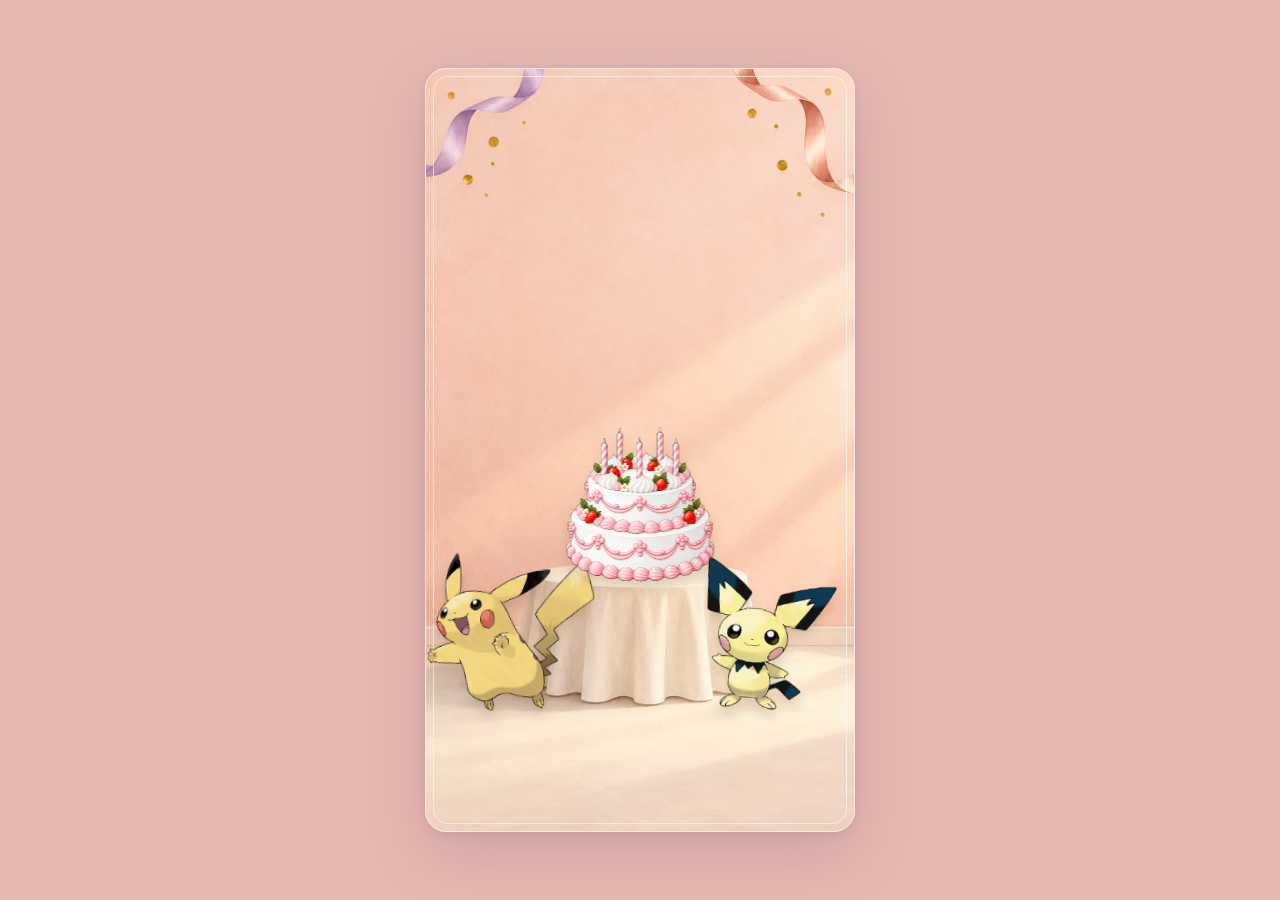
==== index.html @ e507f011 "Create Sojeong birthday card" ====
<!doctype html>
<html lang="ko">
<head>
  <meta charset="utf-8">
  <meta name="viewport" content="width=device-width, initial-scale=1, viewport-fit=cover">
  <meta name="theme-color" content="#e8b9b4">
  <meta name="description" content="강소정 님께 보내는 생일 카드. 피카츄와 피츄가 함께 축하드립니다. 이찬희 올림.">
  <meta property="og:type" content="website">
  <meta property="og:locale" content="ko_KR">
  <meta property="og:title" content="소정 누님 생일 축하드립니다 🙇‍♂️">
  <meta property="og:description" content="피카츄와 피츄가 함께 꾸벅! — 이찬희 올림">
  <meta property="og:url" content="https://pollmap.github.io/sojeong-birthday-card-2026/">
  <meta property="og:image" content="https://pollmap.github.io/sojeong-birthday-card-2026/og-sojeong.png">
  <meta property="og:image:width" content="1200">
  <meta property="og:image:height" content="630">
  <meta property="og:image:alt" content="피카츄와 피츄가 함께 축하하는 강소정 님 생일 카드">
  <meta name="twitter:card" content="summary_large_image">
  <meta name="twitter:title" content="소정 누님 생일 축하드립니다 🙇‍♂️">
  <meta name="twitter:description" content="피카츄와 피츄가 함께 꾸벅! — 이찬희 올림">
  <meta name="twitter:image" content="https://pollmap.github.io/sojeong-birthday-card-2026/og-sojeong.png">
  <link rel="canonical" href="https://pollmap.github.io/sojeong-birthday-card-2026/">
  <link rel="preload" as="image" href="assets/pikachu.png">
  <link rel="preload" as="image" href="assets/pichu.png">
  <link rel="preload" as="image" href="assets/cake.png">
  <link rel="preload" as="image" href="assets/room.png">
  <title>소정 누님 생일 축하드립니다 🙇‍♂️</title>
  <style>
    :root {
      color-scheme: light;
      font-family: "Malgun Gothic", "Apple SD Gothic Neo", "Noto Sans KR", sans-serif;
      --ink: #382312;
      --gold: #efbd43;
      --cream: #fff9ea;
    }
    * { box-sizing: border-box; }
    html { min-height: 100%; }
    body {
      min-width: 300px;
      min-height: 100svh;
      margin: 0;
      display: grid;
      place-items: center;
      padding: clamp(10px, 3vw, 30px);
      overflow-x: hidden;
      background:
        radial-gradient(circle at 8% 14%, #ffeeb0 0 1px, transparent 2px) 0 0 / 72px 72px,
        radial-gradient(circle at 84% 80%, #ffdf81 0, transparent 33%),
        radial-gradient(circle at 14% 9%, #fff3b0 0, transparent 36%),
        #efbd43;
      color: var(--ink);
    }
    button { font: inherit; }
    .poster {
      position: relative;
      isolation: isolate;
      width: min(100%, 940px);
      height: min(760px, calc(100svh - 60px));
      min-height: 590px;
      display: grid;
      grid-template-rows: minmax(172px, 27%) minmax(0, 1fr) 72px;
      overflow: hidden;
      border: 1px solid #fff9da;
      border-radius: 30px;
      background:
        radial-gradient(ellipse at 50% 77%, #ffe3a4 0, transparent 49%),
        radial-gradient(circle at 78% 18%, #fff0c7 0, transparent 25%),
        linear-gradient(180deg, #fffbed 0%, #fff7e2 66%, #fce8b3 100%);
      box-shadow: 0 28px 76px #74420830, 0 4px 12px #69420c1a, inset 0 0 0 8px #fff9e899;
    }
    .poster::before {
      content: "";
      position: absolute;
      z-index: -1;
      inset: 13px;
      border: 1px solid #d9ac5270;
      border-radius: 22px;
      pointer-events: none;
    }
    .headline {
      position: relative;
      z-index: 8;
      align-self: center;
      text-align: center;
      padding: 38px 30px 0;
      opacity: 0;
      transform: translateY(16px);
    }
    .headline h1 {
      margin: 0;
      font-size: clamp(39px, 6.5vw, 76px);
      font-weight: 900;
      line-height: 1.14;
      letter-spacing: -.078em;
      text-wrap: balance;
      text-shadow: 0 2px 0 #fff9df;
    }
    .headline h1 span { display: block; }
    .headline h1 .accent { color: #d17914; }
    .scene {
      position: relative;
      min-height: 0;
      overflow: hidden;
    }
    .scene::before {
      content: "";
      position: absolute;
      left: 50%; bottom: 3%;
      width: 78%; height: 56%;
      transform: translateX(-50%);
      border-radius: 50%;
      background: radial-gradient(ellipse, #ffd06470, #ffd06400 70%);
      filter: blur(12px);
    }
    .scene::after {
      content: "";
      position: absolute;
      left: 50%; bottom: 0;
      width: 82%; height: 17px;
      transform: translateX(-50%);
      border-radius: 50%;
      background: #9c6d2c36;
      filter: blur(14px);
    }
    .character, .cake-wrap {
      position: absolute;
      display: block;
      pointer-events: none;
      user-select: none;
      will-change: transform, opacity;
    }
    .character img, .cake-wrap img {
      display: block;
      width: 100%; height: auto;
      filter: drop-shadow(0 17px 12px #6e44132a);
    }
    .character { z-index: 2; width: min(32%, 292px); bottom: 7%; opacity: 0; }
    .pikachu { left: 6%; transform: translate(-70px, 24px) rotate(-12deg); }
    .pichu { right: 6%; transform: translate(70px, 24px) rotate(12deg); }
    .cake-wrap {
      z-index: 4;
      width: min(44%, 410px);
      left: 50%; bottom: 0;
      opacity: 0;
      transform: translate(-50%, 30px) scale(.82);
      transform-origin: 50% 85%;
    }
    .flame {
      position: absolute;
      z-index: 5;
      width: 2.7%; height: 5%;
      transform: translate(-50%, -105%) scale(.1);
      opacity: 0;
      border-radius: 80% 20% 70% 30%;
      background: #fff9d2;
      box-shadow: 0 0 5px 2px #fff0a0, 0 0 15px 7px #ffb228b0, 0 0 29px 14px #ffb22850;
      rotate: 45deg;
      pointer-events: none;
    }
    .flame::after {
      content: "";
      position: absolute;
      inset: 28% 23% 9%;
      border-radius: inherit;
      background: #fff;
    }
    .flame:nth-of-type(1) { left: 28.5%; top: 11.2%; }
    .flame:nth-of-type(2) { left: 38%; top: 5.2%; }
    .flame:nth-of-type(3) { left: 49.5%; top: 11.2%; }
    .flame:nth-of-type(4) { left: 62%; top: 5.2%; }
    .flame:nth-of-type(5) { left: 71.5%; top: 12%; }
    .flame.lit { opacity: 1; transform: translate(-50%, -105%) scale(1); animation: flicker 1.2s ease-in-out infinite alternate; }
    #effects { position: absolute; z-index: 6; inset: 0; width: 100%; height: 100%; pointer-events: none; }
    .footer {
      z-index: 8;
      display: flex;
      align-items: center;
      justify-content: center;
      position: relative;
      padding: 0 32px 23px;
    }
    .signature {
      margin: 0;
      font-size: clamp(14px, 1.8vw, 18px);
      font-weight: 700;
      letter-spacing: -.04em;
      opacity: 0;
      transform: translateY(8px);
    }
    .replay {
      position: absolute;
      right: 30px; bottom: 22px;
      border: 1px solid #ba883c66;
      border-radius: 999px;
      padding: 9px 14px;
      background: #fff9ead6;
      color: #66451e;
      cursor: pointer;
      font-size: 12px;
      font-weight: 700;
      opacity: 0;
      transform: translateY(6px);
      transition: background .2s, transform .2s;
    }
    .replay:hover { background: #fff; transform: translateY(-2px); }
    .replay:focus-visible { outline: 3px solid #a75d0f; outline-offset: 3px; }
    .poster.playing .pikachu { animation: enter-left .85s .2s cubic-bezier(.2,1.5,.42,1) forwards; }
    .poster.playing .pichu { animation: enter-right .85s .45s cubic-bezier(.2,1.5,.42,1) forwards; }
    .poster.playing .cake-wrap { animation: enter-cake .95s .65s cubic-bezier(.18,1.25,.3,1) forwards; }
    .poster.revealed .headline { animation: rise .8s cubic-bezier(.2,.8,.25,1) forwards; }
    .poster.revealed .signature { animation: rise .65s .25s ease-out forwards; }
    .poster.revealed .pikachu img { animation: happy-bob 2.3s ease-in-out infinite; }
    .poster.revealed .pichu img { animation: happy-bob 2.6s .28s ease-in-out infinite; }
    .poster.finished .replay { opacity: 1; transform: none; }
    .sr-only { position: absolute; width: 1px; height: 1px; padding: 0; margin: -1px; overflow: hidden; clip: rect(0,0,0,0); white-space: nowrap; border: 0; }
    @keyframes enter-left { to { opacity: 1; transform: translate(0,0) rotate(-4deg); } }
    @keyframes enter-right { to { opacity: 1; transform: translate(0,0) rotate(4deg); } }
    @keyframes enter-cake { to { opacity: 1; transform: translate(-50%,0) scale(1); } }
    @keyframes rise { to { opacity: 1; transform: translateY(0); } }
    @keyframes happy-bob { 0%, 100% { transform: translateY(0) rotate(0); } 50% { transform: translateY(-10px) rotate(2deg); } }
    @keyframes flicker { 50% { transform: translate(-50%, -112%) scale(.84, 1.18); } }
    @media (max-width: 600px) {
      body { padding: 8px; }
      .poster { height: min(640px, calc(100svh - 16px)); min-height: 550px; grid-template-rows: 27% minmax(0,1fr) 67px; border-radius: 24px; }
      .poster::before { inset: 9px; border-radius: 17px; }
      .headline { padding: 28px 18px 0; }
      .headline h1 { font-size: clamp(39px, 10vw, 58px); }
      .character { width: 47%; bottom: 22%; }
      .pikachu { left: -5%; }
      .pichu { right: -5%; }
      .cake-wrap { width: 78%; bottom: 0; }
      .footer { padding-bottom: 18px; }
      .replay { right: 18px; bottom: 20px; padding: 8px 11px; font-size: 11px; }
    }
    @media (max-width: 360px) {
      .headline h1 { font-size: 37px; }
      .character { width: 48%; }
      .cake-wrap { width: 79%; }
      .signature { font-size: 13px; }
    }
    @media (prefers-reduced-motion: reduce) {
      *, *::before, *::after { animation-duration: .01ms !important; animation-delay: 0ms !important; transition-duration: .01ms !important; }
      .flame.lit { animation: none; }
    }
    /* The finished card is composed for a phone screen first. */
    body { padding: 8px; background: #edb63f; }
    .poster {
      display: block;
      width: min(430px, calc(100vw - 16px), calc(56.28svh - 9px));
      height: auto;
      min-height: 0;
      aspect-ratio: 941 / 1672;
      border-radius: 21px;
      border-color: #fff3cc;
      background: #ffe087 url("assets/room.png") center / 100% 100% no-repeat;
      box-shadow: 0 22px 65px #5d39173d, 0 2px 9px #5d391723;
    }
    .poster::before { inset: 7px; border-radius: 15px; border-color: #fff9db8c; }
    .headline { position: absolute; top: 21%; left: 0; width: 100%; padding: 0 10px; }
    .headline h1 { font-size: 42px; line-height: 1.18; letter-spacing: -.075em; text-shadow: 0 2px 3px #fff3c4; }
    .headline h1 .accent { color: #ad5a11; }
    .scene { position: absolute; inset: 0; overflow: hidden; }
    .scene::before, .scene::after { display: none; }
    .character { width: 44%; bottom: 15%; }
    .pikachu { left: -2%; }
    .pichu { right: -2%; }
    .character img, .cake-wrap img { filter: drop-shadow(0 8px 6px #65451c30) saturate(.95); }
    .cake-wrap { width: 42%; left: 50%; top: 44%; bottom: auto; }
    .footer { position: absolute; inset: auto 0 0; height: 10%; padding: 0; align-items: center; }
    .signature { font-size: clamp(13px, 3.7vw, 16px); color: #4b2d14; text-shadow: 0 1px 2px #fff8e7; }
    .replay { right: 13px; bottom: 12px; padding: 7px 9px; font-size: 10px; }
    .poster.charged .character img { animation: cheer .55s ease-in-out 1; }
    @keyframes cheer { 0%, 100% { transform: translateY(0) rotate(0); } 50% { transform: translateY(-17px) rotate(-5deg); } }
    @media (max-width: 360px) {
      .headline h1 { font-size: 32px; }
      .character { width: 40%; }
      .cake-wrap { width: 43%; }
    }

    /* Sojeong's separate peach and lilac card. */
    body { background: #e8b9b4; }
    .poster { border-color: #ffebe4; background: #f5d8c9 url("assets/room.png") center / 100% 100% no-repeat; box-shadow: 0 22px 65px #70404d35, 0 2px 9px #70404d1f; }
    .poster::before { border-color: #fff7f2a8; }
    .headline { top: 21%; }
    .headline h1 { color: #50313b; font-size: 36px; text-shadow: 0 2px 3px #fff9f5; }
    .headline h1 .accent { color: #955b75; }
    .character { bottom: 14%; }
    .pichu { width: 38%; right: 1%; bottom: 15%; }
    .cake-wrap { width: 39%; top: 46%; }
    .signature { color: #5b3a49; text-shadow: 0 1px 2px #fff6f2; }
    .replay { color: #6c4555; border-color: #ac7a8e77; background: #fff8f2db; }
    .poster.bowing .character img { transform-origin: 50% 88%; animation: bow 1s ease-in-out 1; }
    .poster.bowing .pichu img { animation-delay: .11s; }
    @keyframes bow { 0%,100% { transform: translateY(0) rotate(0) scaleY(1); } 48% { transform: translateY(11px) rotate(8deg) scaleY(.79); } }
    @media (max-width: 360px) { .headline h1 { font-size: 30px; } .pichu { width: 40%; } }
  </style>
</head>
<body>
  <main class="poster" id="poster" aria-label="강소정 생일 축하 카드">
    <header class="headline">
      <h1><span>소정 누님,</span><span class="accent">생일 축하드립니다!</span></h1>
    </header>
    <div class="scene" id="scene">
      <div class="character pikachu"><img src="assets/pikachu.png" alt="생일을 축하하는 피카츄" width="475" height="475"></div>
      <div class="character pichu"><img src="assets/pichu.png" alt="생일을 축하하는 피츄" width="475" height="475"></div>
      <div class="cake-wrap" id="cake"><img src="assets/cake.png" alt="다섯 개의 촛불이 꽂힌 생일 케이크" width="1254" height="1254"><i class="flame" aria-hidden="true"></i><i class="flame" aria-hidden="true"></i><i class="flame" aria-hidden="true"></i><i class="flame" aria-hidden="true"></i><i class="flame" aria-hidden="true"></i></div>
      <canvas id="effects" aria-hidden="true"></canvas>
    </div>
    <footer class="footer"><p class="signature">🙇‍♂️ 이찬희 올림</p><button class="replay" id="replay" type="button" aria-label="생일 축하 애니메이션 다시 보기">↻ 다시 보기</button></footer>
    <span class="sr-only" id="announcement" role="status" aria-live="polite"></span>
  </main>
  <script>
    (() => {
      const poster = document.getElementById('poster');
      const scene = document.getElementById('scene');
      const cake = document.getElementById('cake');
      const canvas = document.getElementById('effects');
      const replay = document.getElementById('replay');
      const announcement = document.getElementById('announcement');
      const flames = [...document.querySelectorAll('.flame')];
      const reduced = matchMedia('(prefers-reduced-motion: reduce)');
      const ctx = canvas.getContext('2d');
      let timers = [];
      let frame = 0;
      let burstAt = 0;
      let particles = [];
      let dimension = { width: 0, height: 0, dpr: 1 };
      let electric = { left: [0, 0], right: [0, 0], target: [0, 0] };
      const later = (callback, ms) => timers.push(setTimeout(callback, ms));
      function resize() {
        const rect = scene.getBoundingClientRect();
        const dpr = Math.min(devicePixelRatio || 1, 2);
        dimension = { width: rect.width, height: rect.height, dpr };
        canvas.width = Math.round(rect.width * dpr);
        canvas.height = Math.round(rect.height * dpr);
        ctx.setTransform(dpr, 0, 0, dpr, 0, 0);
      }
      function bolt(points, alpha, width) {
        ctx.beginPath();
        ctx.moveTo(points[0][0], points[0][1]);
        points.slice(1).forEach(([x, y]) => ctx.lineTo(x, y));
        ctx.lineJoin = 'round';
        ctx.lineCap = 'round';
        ctx.shadowBlur = 20;
        ctx.shadowColor = `rgba(255,175,34,${alpha})`;
        ctx.strokeStyle = `rgba(255,190,49,${alpha * .75})`;
        ctx.lineWidth = width * 3;
        ctx.stroke();
        ctx.shadowBlur = 0;
        ctx.strokeStyle = `rgba(255,255,222,${alpha})`;
        ctx.lineWidth = width;
        ctx.stroke();
      }
      function paint(now) {
        frame = requestAnimationFrame(paint);
        const { width, height } = dimension;
        ctx.clearRect(0, 0, width, height);
        const elapsed = now - burstAt;
        if (elapsed < 1100) {
          const energy = Math.min(1, elapsed / 170) * Math.max(0, 1 - elapsed / 1100);
          const { target, left, right } = electric;
          [left, right].forEach((start, side) => {
            for (let branch = 0; branch < 2; branch++) {
              const points = [start];
              for (let step = 1; step < 7; step++) {
                const t = step / 7;
                const wave = Math.sin(step * 2.7 + Math.floor(elapsed / 70) * 3 + side * 4 + branch) * (11 + branch * 7);
                points.push([start[0] + (target[0] - start[0]) * t, start[1] + (target[1] - start[1]) * t + wave]);
              }
              points.push(target);
              bolt(points, energy * (branch ? .45 : .94), branch ? 2 : 3.4);
            }
          });
        }
        particles = particles.filter(p => now - p.born < p.life);
        for (const p of particles) {
          const t = (now - p.born) / p.life;
          ctx.save();
          ctx.translate(p.x + p.vx * t, p.y + p.vy * t + 100 * t * t);
          ctx.rotate(p.rotation + t * p.spin);
          ctx.globalAlpha = Math.min(1, (1 - t) * 2.3);
          ctx.fillStyle = p.color;
          ctx.fillRect(-p.size / 2, -p.size / 2, p.size, p.size * 1.7);
          ctx.restore();
        }
        if (elapsed >= 1100 && particles.length === 0) { cancelAnimationFrame(frame); frame = 0; ctx.clearRect(0, 0, width, height); }
      }
      function burst() {
        if (!ctx || reduced.matches) return;
        resize();
        const rect = cake.getBoundingClientRect();
        const stage = scene.getBoundingClientRect();
        const cx = rect.left - stage.left + rect.width / 2;
        const cy = rect.top - stage.top + rect.height * .31;
        const pika = scene.querySelector('.pikachu').getBoundingClientRect();
        const pichu = scene.querySelector('.pichu').getBoundingClientRect();
        electric = {
          target: [cx, rect.top - stage.top + rect.height * .13],
          left: [pika.left - stage.left + pika.width * .68, pika.top - stage.top + pika.height * .43],
          right: [pichu.left - stage.left + pichu.width * .25, pichu.top - stage.top + pichu.height * .43]
        };
        poster.classList.add('charged');
        later(() => poster.classList.remove('charged'), 700);
        const colors = ['#b87995', '#f5d9a6', '#fff8ef', '#dba3a0', '#a58fbe'];
        const now = performance.now();
        particles = Array.from({ length: 54 }, (_, i) => {
          const angle = i * 2.39996;
          const speed = 85 + (i % 7) * 16;
          return { x: cx, y: cy, vx: Math.cos(angle) * speed, vy: Math.sin(angle) * speed - 95,
            size: 3 + i % 4, rotation: angle, spin: (i % 2 ? -1 : 1) * (2 + i % 5),
            born: now, life: 1250 + i % 5 * 100, color: colors[i % colors.length] };
        });
        burstAt = now;
        if (frame) cancelAnimationFrame(frame);
        frame = requestAnimationFrame(paint);
      }
      function reset() {
        timers.forEach(clearTimeout); timers = [];
        if (frame) cancelAnimationFrame(frame);
        frame = 0;
        particles = [];
        if (ctx) ctx.clearRect(0, 0, dimension.width, dimension.height);
        flames.forEach(flame => flame.classList.remove('lit'));
        poster.classList.remove('playing', 'charged', 'bowing', 'revealed', 'finished');
        announcement.textContent = '';
        void poster.offsetWidth;
      }
      function start() {
        reset();
        if (reduced.matches) {
          poster.classList.add('playing', 'revealed', 'finished');
          flames.forEach(flame => flame.classList.add('lit'));
          announcement.textContent = '소정 누님, 생일 축하드립니다! 🙇‍♂️ 이찬희 올림';
          return;
        }
        poster.classList.add('playing');
        flames.forEach((flame, index) => later(() => flame.classList.add('lit'), 1770 + index * 90));
        later(burst, 2160);
        later(() => { poster.classList.add('revealed'); announcement.textContent = '소정 누님, 생일 축하드립니다! 🙇‍♂️ 이찬희 올림'; }, 2550);
        later(() => poster.classList.add('bowing'), 2740);
        later(() => poster.classList.remove('bowing'), 3840);
        later(() => poster.classList.add('finished'), 3900);
      }
      replay.addEventListener('click', start);
      window.addEventListener('resize', resize, { passive: true });
      resize();
      Promise.all([...document.images].map(img => img.complete ? Promise.resolve() : new Promise(resolve => { img.addEventListener('load', resolve, { once: true }); img.addEventListener('error', resolve, { once: true }); }))).then(start);
    })();
  </script>
</body>
</html>
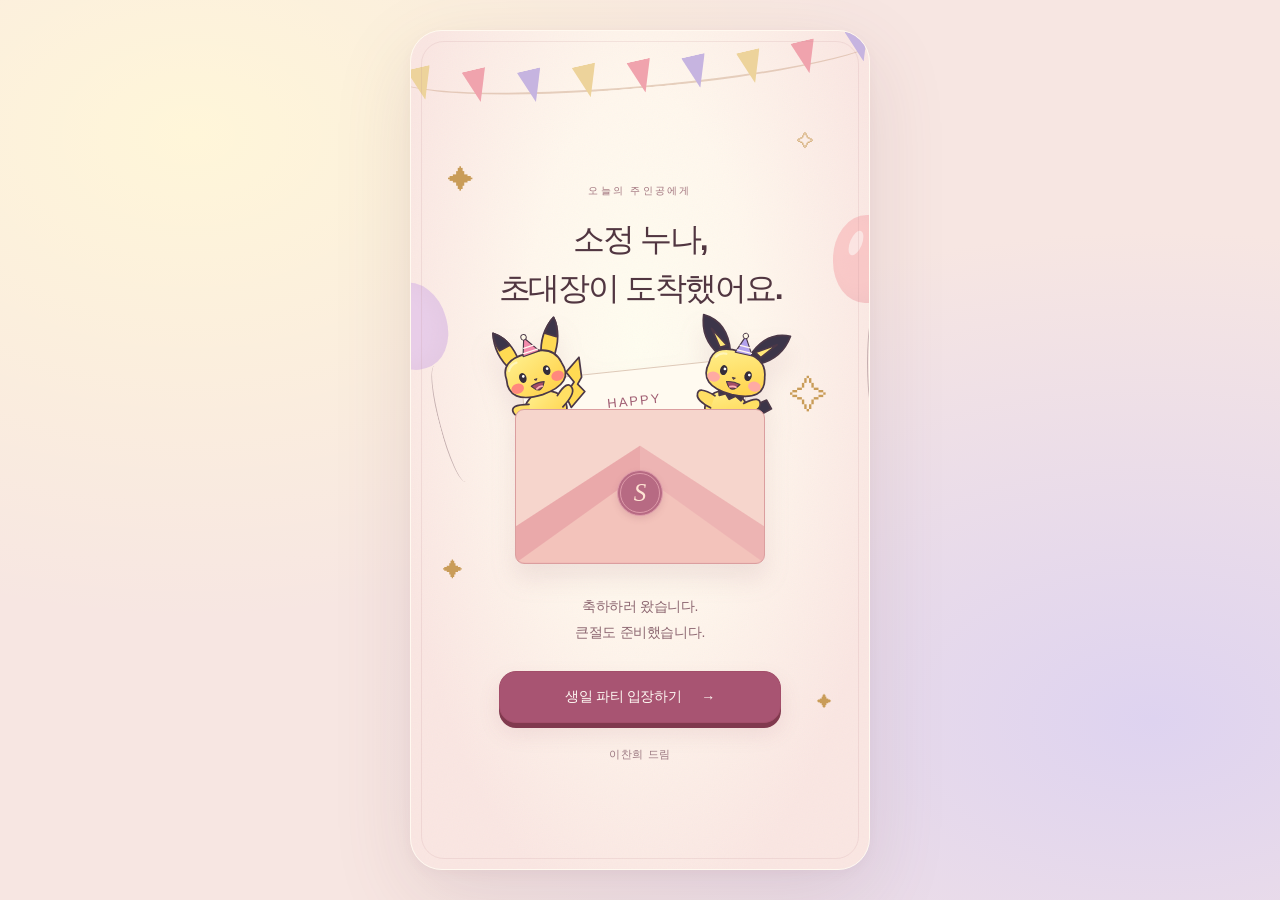
==== commit c194aeaf: "Redesign Sojeong birthday party for mobile with illustrated animation" ====
--- a/index.html
+++ b/index.html
@@ -1,450 +1,47 @@
 <!doctype html>
-<html lang="ko">
-<head>
-  <meta charset="utf-8">
-  <meta name="viewport" content="width=device-width, initial-scale=1, viewport-fit=cover">
-  <meta name="theme-color" content="#e8b9b4">
-  <meta name="description" content="강소정 님께 보내는 생일 카드. 피카츄와 피츄가 함께 축하드립니다. 이찬희 올림.">
-  <meta property="og:type" content="website">
-  <meta property="og:locale" content="ko_KR">
-  <meta property="og:title" content="소정 누님 생일 축하드립니다 🙇‍♂️">
-  <meta property="og:description" content="피카츄와 피츄가 함께 꾸벅! — 이찬희 올림">
-  <meta property="og:url" content="https://pollmap.github.io/sojeong-birthday-card-2026/">
-  <meta property="og:image" content="https://pollmap.github.io/sojeong-birthday-card-2026/og-sojeong.png">
-  <meta property="og:image:width" content="1200">
-  <meta property="og:image:height" content="630">
-  <meta property="og:image:alt" content="피카츄와 피츄가 함께 축하하는 강소정 님 생일 카드">
-  <meta name="twitter:card" content="summary_large_image">
-  <meta name="twitter:title" content="소정 누님 생일 축하드립니다 🙇‍♂️">
-  <meta name="twitter:description" content="피카츄와 피츄가 함께 꾸벅! — 이찬희 올림">
-  <meta name="twitter:image" content="https://pollmap.github.io/sojeong-birthday-card-2026/og-sojeong.png">
-  <link rel="canonical" href="https://pollmap.github.io/sojeong-birthday-card-2026/">
-  <link rel="preload" as="image" href="assets/pikachu.png">
-  <link rel="preload" as="image" href="assets/pichu.png">
-  <link rel="preload" as="image" href="assets/cake.png">
-  <link rel="preload" as="image" href="assets/room.png">
-  <title>소정 누님 생일 축하드립니다 🙇‍♂️</title>
-  <style>
-    :root {
-      color-scheme: light;
-      font-family: "Malgun Gothic", "Apple SD Gothic Neo", "Noto Sans KR", sans-serif;
-      --ink: #382312;
-      --gold: #efbd43;
-      --cream: #fff9ea;
-    }
-    * { box-sizing: border-box; }
-    html { min-height: 100%; }
-    body {
-      min-width: 300px;
-      min-height: 100svh;
-      margin: 0;
-      display: grid;
-      place-items: center;
-      padding: clamp(10px, 3vw, 30px);
-      overflow-x: hidden;
-      background:
-        radial-gradient(circle at 8% 14%, #ffeeb0 0 1px, transparent 2px) 0 0 / 72px 72px,
-        radial-gradient(circle at 84% 80%, #ffdf81 0, transparent 33%),
-        radial-gradient(circle at 14% 9%, #fff3b0 0, transparent 36%),
-        #efbd43;
-      color: var(--ink);
-    }
-    button { font: inherit; }
-    .poster {
-      position: relative;
-      isolation: isolate;
-      width: min(100%, 940px);
-      height: min(760px, calc(100svh - 60px));
-      min-height: 590px;
-      display: grid;
-      grid-template-rows: minmax(172px, 27%) minmax(0, 1fr) 72px;
-      overflow: hidden;
-      border: 1px solid #fff9da;
-      border-radius: 30px;
-      background:
-        radial-gradient(ellipse at 50% 77%, #ffe3a4 0, transparent 49%),
-        radial-gradient(circle at 78% 18%, #fff0c7 0, transparent 25%),
-        linear-gradient(180deg, #fffbed 0%, #fff7e2 66%, #fce8b3 100%);
-      box-shadow: 0 28px 76px #74420830, 0 4px 12px #69420c1a, inset 0 0 0 8px #fff9e899;
-    }
-    .poster::before {
-      content: "";
-      position: absolute;
-      z-index: -1;
-      inset: 13px;
-      border: 1px solid #d9ac5270;
-      border-radius: 22px;
-      pointer-events: none;
-    }
-    .headline {
-      position: relative;
-      z-index: 8;
-      align-self: center;
-      text-align: center;
-      padding: 38px 30px 0;
-      opacity: 0;
-      transform: translateY(16px);
-    }
-    .headline h1 {
-      margin: 0;
-      font-size: clamp(39px, 6.5vw, 76px);
-      font-weight: 900;
-      line-height: 1.14;
-      letter-spacing: -.078em;
-      text-wrap: balance;
-      text-shadow: 0 2px 0 #fff9df;
-    }
-    .headline h1 span { display: block; }
-    .headline h1 .accent { color: #d17914; }
-    .scene {
-      position: relative;
-      min-height: 0;
-      overflow: hidden;
-    }
-    .scene::before {
-      content: "";
-      position: absolute;
-      left: 50%; bottom: 3%;
-      width: 78%; height: 56%;
-      transform: translateX(-50%);
-      border-radius: 50%;
-      background: radial-gradient(ellipse, #ffd06470, #ffd06400 70%);
-      filter: blur(12px);
-    }
-    .scene::after {
-      content: "";
-      position: absolute;
-      left: 50%; bottom: 0;
-      width: 82%; height: 17px;
-      transform: translateX(-50%);
-      border-radius: 50%;
-      background: #9c6d2c36;
-      filter: blur(14px);
-    }
-    .character, .cake-wrap {
-      position: absolute;
-      display: block;
-      pointer-events: none;
-      user-select: none;
-      will-change: transform, opacity;
-    }
-    .character img, .cake-wrap img {
-      display: block;
-      width: 100%; height: auto;
-      filter: drop-shadow(0 17px 12px #6e44132a);
-    }
-    .character { z-index: 2; width: min(32%, 292px); bottom: 7%; opacity: 0; }
-    .pikachu { left: 6%; transform: translate(-70px, 24px) rotate(-12deg); }
-    .pichu { right: 6%; transform: translate(70px, 24px) rotate(12deg); }
-    .cake-wrap {
-      z-index: 4;
-      width: min(44%, 410px);
-      left: 50%; bottom: 0;
-      opacity: 0;
-      transform: translate(-50%, 30px) scale(.82);
-      transform-origin: 50% 85%;
-    }
-    .flame {
-      position: absolute;
-      z-index: 5;
-      width: 2.7%; height: 5%;
-      transform: translate(-50%, -105%) scale(.1);
-      opacity: 0;
-      border-radius: 80% 20% 70% 30%;
-      background: #fff9d2;
-      box-shadow: 0 0 5px 2px #fff0a0, 0 0 15px 7px #ffb228b0, 0 0 29px 14px #ffb22850;
-      rotate: 45deg;
-      pointer-events: none;
-    }
-    .flame::after {
-      content: "";
-      position: absolute;
-      inset: 28% 23% 9%;
-      border-radius: inherit;
-      background: #fff;
-    }
-    .flame:nth-of-type(1) { left: 28.5%; top: 11.2%; }
-    .flame:nth-of-type(2) { left: 38%; top: 5.2%; }
-    .flame:nth-of-type(3) { left: 49.5%; top: 11.2%; }
-    .flame:nth-of-type(4) { left: 62%; top: 5.2%; }
-    .flame:nth-of-type(5) { left: 71.5%; top: 12%; }
-    .flame.lit { opacity: 1; transform: translate(-50%, -105%) scale(1); animation: flicker 1.2s ease-in-out infinite alternate; }
-    #effects { position: absolute; z-index: 6; inset: 0; width: 100%; height: 100%; pointer-events: none; }
-    .footer {
-      z-index: 8;
-      display: flex;
-      align-items: center;
-      justify-content: center;
-      position: relative;
-      padding: 0 32px 23px;
-    }
-    .signature {
-      margin: 0;
-      font-size: clamp(14px, 1.8vw, 18px);
-      font-weight: 700;
-      letter-spacing: -.04em;
-      opacity: 0;
-      transform: translateY(8px);
-    }
-    .replay {
-      position: absolute;
-      right: 30px; bottom: 22px;
-      border: 1px solid #ba883c66;
-      border-radius: 999px;
-      padding: 9px 14px;
-      background: #fff9ead6;
-      color: #66451e;
-      cursor: pointer;
-      font-size: 12px;
-      font-weight: 700;
-      opacity: 0;
-      transform: translateY(6px);
-      transition: background .2s, transform .2s;
-    }
-    .replay:hover { background: #fff; transform: translateY(-2px); }
-    .replay:focus-visible { outline: 3px solid #a75d0f; outline-offset: 3px; }
-    .poster.playing .pikachu { animation: enter-left .85s .2s cubic-bezier(.2,1.5,.42,1) forwards; }
-    .poster.playing .pichu { animation: enter-right .85s .45s cubic-bezier(.2,1.5,.42,1) forwards; }
-    .poster.playing .cake-wrap { animation: enter-cake .95s .65s cubic-bezier(.18,1.25,.3,1) forwards; }
-    .poster.revealed .headline { animation: rise .8s cubic-bezier(.2,.8,.25,1) forwards; }
-    .poster.revealed .signature { animation: rise .65s .25s ease-out forwards; }
-    .poster.revealed .pikachu img { animation: happy-bob 2.3s ease-in-out infinite; }
-    .poster.revealed .pichu img { animation: happy-bob 2.6s .28s ease-in-out infinite; }
-    .poster.finished .replay { opacity: 1; transform: none; }
-    .sr-only { position: absolute; width: 1px; height: 1px; padding: 0; margin: -1px; overflow: hidden; clip: rect(0,0,0,0); white-space: nowrap; border: 0; }
-    @keyframes enter-left { to { opacity: 1; transform: translate(0,0) rotate(-4deg); } }
-    @keyframes enter-right { to { opacity: 1; transform: translate(0,0) rotate(4deg); } }
-    @keyframes enter-cake { to { opacity: 1; transform: translate(-50%,0) scale(1); } }
-    @keyframes rise { to { opacity: 1; transform: translateY(0); } }
-    @keyframes happy-bob { 0%, 100% { transform: translateY(0) rotate(0); } 50% { transform: translateY(-10px) rotate(2deg); } }
-    @keyframes flicker { 50% { transform: translate(-50%, -112%) scale(.84, 1.18); } }
-    @media (max-width: 600px) {
-      body { padding: 8px; }
-      .poster { height: min(640px, calc(100svh - 16px)); min-height: 550px; grid-template-rows: 27% minmax(0,1fr) 67px; border-radius: 24px; }
-      .poster::before { inset: 9px; border-radius: 17px; }
-      .headline { padding: 28px 18px 0; }
-      .headline h1 { font-size: clamp(39px, 10vw, 58px); }
-      .character { width: 47%; bottom: 22%; }
-      .pikachu { left: -5%; }
-      .pichu { right: -5%; }
-      .cake-wrap { width: 78%; bottom: 0; }
-      .footer { padding-bottom: 18px; }
-      .replay { right: 18px; bottom: 20px; padding: 8px 11px; font-size: 11px; }
-    }
-    @media (max-width: 360px) {
-      .headline h1 { font-size: 37px; }
-      .character { width: 48%; }
-      .cake-wrap { width: 79%; }
-      .signature { font-size: 13px; }
-    }
-    @media (prefers-reduced-motion: reduce) {
-      *, *::before, *::after { animation-duration: .01ms !important; animation-delay: 0ms !important; transition-duration: .01ms !important; }
-      .flame.lit { animation: none; }
-    }
-    /* The finished card is composed for a phone screen first. */
-    body { padding: 8px; background: #edb63f; }
-    .poster {
-      display: block;
-      width: min(430px, calc(100vw - 16px), calc(56.28svh - 9px));
-      height: auto;
-      min-height: 0;
-      aspect-ratio: 941 / 1672;
-      border-radius: 21px;
-      border-color: #fff3cc;
-      background: #ffe087 url("assets/room.png") center / 100% 100% no-repeat;
-      box-shadow: 0 22px 65px #5d39173d, 0 2px 9px #5d391723;
-    }
-    .poster::before { inset: 7px; border-radius: 15px; border-color: #fff9db8c; }
-    .headline { position: absolute; top: 21%; left: 0; width: 100%; padding: 0 10px; }
-    .headline h1 { font-size: 42px; line-height: 1.18; letter-spacing: -.075em; text-shadow: 0 2px 3px #fff3c4; }
-    .headline h1 .accent { color: #ad5a11; }
-    .scene { position: absolute; inset: 0; overflow: hidden; }
-    .scene::before, .scene::after { display: none; }
-    .character { width: 44%; bottom: 15%; }
-    .pikachu { left: -2%; }
-    .pichu { right: -2%; }
-    .character img, .cake-wrap img { filter: drop-shadow(0 8px 6px #65451c30) saturate(.95); }
-    .cake-wrap { width: 42%; left: 50%; top: 44%; bottom: auto; }
-    .footer { position: absolute; inset: auto 0 0; height: 10%; padding: 0; align-items: center; }
-    .signature { font-size: clamp(13px, 3.7vw, 16px); color: #4b2d14; text-shadow: 0 1px 2px #fff8e7; }
-    .replay { right: 13px; bottom: 12px; padding: 7px 9px; font-size: 10px; }
-    .poster.charged .character img { animation: cheer .55s ease-in-out 1; }
-    @keyframes cheer { 0%, 100% { transform: translateY(0) rotate(0); } 50% { transform: translateY(-17px) rotate(-5deg); } }
-    @media (max-width: 360px) {
-      .headline h1 { font-size: 32px; }
-      .character { width: 40%; }
-      .cake-wrap { width: 43%; }
-    }
-
-    /* Sojeong's separate peach and lilac card. */
-    body { background: #e8b9b4; }
-    .poster { border-color: #ffebe4; background: #f5d8c9 url("assets/room.png") center / 100% 100% no-repeat; box-shadow: 0 22px 65px #70404d35, 0 2px 9px #70404d1f; }
-    .poster::before { border-color: #fff7f2a8; }
-    .headline { top: 21%; }
-    .headline h1 { color: #50313b; font-size: 36px; text-shadow: 0 2px 3px #fff9f5; }
-    .headline h1 .accent { color: #955b75; }
-    .character { bottom: 14%; }
-    .pichu { width: 38%; right: 1%; bottom: 15%; }
-    .cake-wrap { width: 39%; top: 46%; }
-    .signature { color: #5b3a49; text-shadow: 0 1px 2px #fff6f2; }
-    .replay { color: #6c4555; border-color: #ac7a8e77; background: #fff8f2db; }
-    .poster.bowing .character img { transform-origin: 50% 88%; animation: bow 1s ease-in-out 1; }
-    .poster.bowing .pichu img { animation-delay: .11s; }
-    @keyframes bow { 0%,100% { transform: translateY(0) rotate(0) scaleY(1); } 48% { transform: translateY(11px) rotate(8deg) scaleY(.79); } }
-    @media (max-width: 360px) { .headline h1 { font-size: 30px; } .pichu { width: 40%; } }
-  </style>
-</head>
-<body>
-  <main class="poster" id="poster" aria-label="강소정 생일 축하 카드">
-    <header class="headline">
-      <h1><span>소정 누님,</span><span class="accent">생일 축하드립니다!</span></h1>
-    </header>
-    <div class="scene" id="scene">
-      <div class="character pikachu"><img src="assets/pikachu.png" alt="생일을 축하하는 피카츄" width="475" height="475"></div>
-      <div class="character pichu"><img src="assets/pichu.png" alt="생일을 축하하는 피츄" width="475" height="475"></div>
-      <div class="cake-wrap" id="cake"><img src="assets/cake.png" alt="다섯 개의 촛불이 꽂힌 생일 케이크" width="1254" height="1254"><i class="flame" aria-hidden="true"></i><i class="flame" aria-hidden="true"></i><i class="flame" aria-hidden="true"></i><i class="flame" aria-hidden="true"></i><i class="flame" aria-hidden="true"></i></div>
-      <canvas id="effects" aria-hidden="true"></canvas>
+<html lang="ko"><head>
+<meta charset="utf-8"><meta name="viewport" content="width=device-width, initial-scale=1, viewport-fit=cover">
+<meta name="theme-color" content="#fae9e3"><meta name="color-scheme" content="light">
+<title>소정 누나 생일 축하드립니다! 🎂</title>
+<meta name="description" content="소정 누나를 위해 피카츄와 피츄가 준비한 작은 생일 파티. 큰절도 준비했습니다. — 이찬희 드림">
+<meta property="og:type" content="website"><meta property="og:locale" content="ko_KR">
+<meta property="og:title" content="소정 누나 생일 축하드립니다! 🎂">
+<meta property="og:description" content="축하하러 왔습니다. 큰절도 준비했습니다 🙇 — 이찬희 드림">
+<meta property="og:url" content="https://pollmap.github.io/sojeong-birthday-card-2026/">
+<meta property="og:image" content="https://pollmap.github.io/sojeong-birthday-card-2026/og-sojeong-party-v2.png">
+<meta property="og:image:width" content="1200"><meta property="og:image:height" content="630">
+<meta property="og:image:alt" content="소정 누나 생일 축하드립니다! 파티 모자를 쓴 피카츄와 피츄, 딸기 생크림 케이크. 이찬희 드림">
+<meta name="twitter:card" content="summary_large_image"><meta name="twitter:title" content="소정 누나 생일 축하드립니다! 🎂">
+<meta name="twitter:description" content="축하하러 왔습니다. 큰절도 준비했습니다 🙇 — 이찬희 드림">
+<meta name="twitter:image" content="https://pollmap.github.io/sojeong-birthday-card-2026/og-sojeong-party-v2.png">
+<link rel="canonical" href="https://pollmap.github.io/sojeong-birthday-card-2026/">
+<link rel="stylesheet" href="party.css?v=2"><script src="card.js?v=2" defer></script>
+</head><body>
+<main class="card" id="card" data-state="closed" aria-label="소정 누나 생일 카드">
+  <div class="paper-grain" aria-hidden="true"></div>
+  <div class="garland" aria-hidden="true"><i></i><i></i><i></i><i></i><i></i><i></i><i></i><i></i><i></i></div>
+  <div class="balloon balloon-one" aria-hidden="true"></div><div class="balloon balloon-two" aria-hidden="true"></div>
+  <div class="stars" aria-hidden="true"><span>✦</span><span>✧</span><span>✦</span><span>✧</span><span>✦</span></div>
+  <section class="invitation" id="invitation" aria-labelledby="invite-title">
+    <p class="eyebrow">오늘의 주인공에게</p>
+    <h1 id="invite-title">소정 누나,<br>초대장이 도착했어요.</h1>
+    <div class="envelope" aria-hidden="true"><div class="letter"><span>HAPPY</span><strong>BIRTHDAY</strong><span class="letter-heart">♥</span></div><div class="envelope-front"></div><div class="seal">S</div><img class="peek peek-pika" src="assets/pika-party.svg" alt=""><img class="peek peek-pichu" src="assets/pichu-party.svg" alt=""></div>
+    <p class="invite-note">축하하러 왔습니다.<br>큰절도 준비했습니다.</p>
+    <button class="primary enter" id="enter" type="button">생일 파티 입장하기 <span aria-hidden="true">→</span></button>
+    <p class="from">이찬희 드림</p>
+  </section>
+  <section class="party" id="party" aria-label="생일 파티" hidden>
+    <header class="headline"><p class="eyebrow">HAPPY BIRTHDAY</p><h2 tabindex="-1" id="greeting"><span>소정 누나</span><strong>생일 축하드립니다!</strong></h2><p class="caption" id="caption" aria-live="polite">축하단 입장합니다.</p></header>
+    <div class="stage" id="stage">
+      <div class="halo" aria-hidden="true"></div><div class="floor" aria-hidden="true"></div>
+      <div class="actor actor-pika" id="pika"><span class="bubble" id="pika-speech" aria-hidden="true">누나, 받으십시오!</span><div class="puppet"><img src="assets/pika-party.svg" width="230" height="260" alt="파티 모자를 쓴 피카츄"></div><span class="actor-shadow" aria-hidden="true"></span></div>
+      <div class="actor actor-pichu" id="pichu"><span class="bubble" id="pichu-speech" aria-hidden="true">앗, 같이요!</span><div class="puppet"><img src="assets/pichu-party.svg" width="230" height="260" alt="파티 모자를 쓴 피츄"></div><span class="actor-shadow" aria-hidden="true"></span></div>
+      <div class="cake" id="cake"><img src="assets/party-cake.svg" width="280" height="280" alt="딸기 생크림 케이크와 세 개의 촛불"><span class="flame flame-one" aria-hidden="true"></span><span class="flame flame-two" aria-hidden="true"></span><span class="flame flame-three" aria-hidden="true"></span></div>
+      <div class="bow-label" aria-hidden="true">꾸벅.</div>
     </div>
-    <footer class="footer"><p class="signature">🙇‍♂️ 이찬희 올림</p><button class="replay" id="replay" type="button" aria-label="생일 축하 애니메이션 다시 보기">↻ 다시 보기</button></footer>
-    <span class="sr-only" id="announcement" role="status" aria-live="polite"></span>
-  </main>
-  <script>
-    (() => {
-      const poster = document.getElementById('poster');
-      const scene = document.getElementById('scene');
-      const cake = document.getElementById('cake');
-      const canvas = document.getElementById('effects');
-      const replay = document.getElementById('replay');
-      const announcement = document.getElementById('announcement');
-      const flames = [...document.querySelectorAll('.flame')];
-      const reduced = matchMedia('(prefers-reduced-motion: reduce)');
-      const ctx = canvas.getContext('2d');
-      let timers = [];
-      let frame = 0;
-      let burstAt = 0;
-      let particles = [];
-      let dimension = { width: 0, height: 0, dpr: 1 };
-      let electric = { left: [0, 0], right: [0, 0], target: [0, 0] };
-      const later = (callback, ms) => timers.push(setTimeout(callback, ms));
-      function resize() {
-        const rect = scene.getBoundingClientRect();
-        const dpr = Math.min(devicePixelRatio || 1, 2);
-        dimension = { width: rect.width, height: rect.height, dpr };
-        canvas.width = Math.round(rect.width * dpr);
-        canvas.height = Math.round(rect.height * dpr);
-        ctx.setTransform(dpr, 0, 0, dpr, 0, 0);
-      }
-      function bolt(points, alpha, width) {
-        ctx.beginPath();
-        ctx.moveTo(points[0][0], points[0][1]);
-        points.slice(1).forEach(([x, y]) => ctx.lineTo(x, y));
-        ctx.lineJoin = 'round';
-        ctx.lineCap = 'round';
-        ctx.shadowBlur = 20;
-        ctx.shadowColor = `rgba(255,175,34,${alpha})`;
-        ctx.strokeStyle = `rgba(255,190,49,${alpha * .75})`;
-        ctx.lineWidth = width * 3;
-        ctx.stroke();
-        ctx.shadowBlur = 0;
-        ctx.strokeStyle = `rgba(255,255,222,${alpha})`;
-        ctx.lineWidth = width;
-        ctx.stroke();
-      }
-      function paint(now) {
-        frame = requestAnimationFrame(paint);
-        const { width, height } = dimension;
-        ctx.clearRect(0, 0, width, height);
-        const elapsed = now - burstAt;
-        if (elapsed < 1100) {
-          const energy = Math.min(1, elapsed / 170) * Math.max(0, 1 - elapsed / 1100);
-          const { target, left, right } = electric;
-          [left, right].forEach((start, side) => {
-            for (let branch = 0; branch < 2; branch++) {
-              const points = [start];
-              for (let step = 1; step < 7; step++) {
-                const t = step / 7;
-                const wave = Math.sin(step * 2.7 + Math.floor(elapsed / 70) * 3 + side * 4 + branch) * (11 + branch * 7);
-                points.push([start[0] + (target[0] - start[0]) * t, start[1] + (target[1] - start[1]) * t + wave]);
-              }
-              points.push(target);
-              bolt(points, energy * (branch ? .45 : .94), branch ? 2 : 3.4);
-            }
-          });
-        }
-        particles = particles.filter(p => now - p.born < p.life);
-        for (const p of particles) {
-          const t = (now - p.born) / p.life;
-          ctx.save();
-          ctx.translate(p.x + p.vx * t, p.y + p.vy * t + 100 * t * t);
-          ctx.rotate(p.rotation + t * p.spin);
-          ctx.globalAlpha = Math.min(1, (1 - t) * 2.3);
-          ctx.fillStyle = p.color;
-          ctx.fillRect(-p.size / 2, -p.size / 2, p.size, p.size * 1.7);
-          ctx.restore();
-        }
-        if (elapsed >= 1100 && particles.length === 0) { cancelAnimationFrame(frame); frame = 0; ctx.clearRect(0, 0, width, height); }
-      }
-      function burst() {
-        if (!ctx || reduced.matches) return;
-        resize();
-        const rect = cake.getBoundingClientRect();
-        const stage = scene.getBoundingClientRect();
-        const cx = rect.left - stage.left + rect.width / 2;
-        const cy = rect.top - stage.top + rect.height * .31;
-        const pika = scene.querySelector('.pikachu').getBoundingClientRect();
-        const pichu = scene.querySelector('.pichu').getBoundingClientRect();
-        electric = {
-          target: [cx, rect.top - stage.top + rect.height * .13],
-          left: [pika.left - stage.left + pika.width * .68, pika.top - stage.top + pika.height * .43],
-          right: [pichu.left - stage.left + pichu.width * .25, pichu.top - stage.top + pichu.height * .43]
-        };
-        poster.classList.add('charged');
-        later(() => poster.classList.remove('charged'), 700);
-        const colors = ['#b87995', '#f5d9a6', '#fff8ef', '#dba3a0', '#a58fbe'];
-        const now = performance.now();
-        particles = Array.from({ length: 54 }, (_, i) => {
-          const angle = i * 2.39996;
-          const speed = 85 + (i % 7) * 16;
-          return { x: cx, y: cy, vx: Math.cos(angle) * speed, vy: Math.sin(angle) * speed - 95,
-            size: 3 + i % 4, rotation: angle, spin: (i % 2 ? -1 : 1) * (2 + i % 5),
-            born: now, life: 1250 + i % 5 * 100, color: colors[i % colors.length] };
-        });
-        burstAt = now;
-        if (frame) cancelAnimationFrame(frame);
-        frame = requestAnimationFrame(paint);
-      }
-      function reset() {
-        timers.forEach(clearTimeout); timers = [];
-        if (frame) cancelAnimationFrame(frame);
-        frame = 0;
-        particles = [];
-        if (ctx) ctx.clearRect(0, 0, dimension.width, dimension.height);
-        flames.forEach(flame => flame.classList.remove('lit'));
-        poster.classList.remove('playing', 'charged', 'bowing', 'revealed', 'finished');
-        announcement.textContent = '';
-        void poster.offsetWidth;
-      }
-      function start() {
-        reset();
-        if (reduced.matches) {
-          poster.classList.add('playing', 'revealed', 'finished');
-          flames.forEach(flame => flame.classList.add('lit'));
-          announcement.textContent = '소정 누님, 생일 축하드립니다! 🙇‍♂️ 이찬희 올림';
-          return;
-        }
-        poster.classList.add('playing');
-        flames.forEach((flame, index) => later(() => flame.classList.add('lit'), 1770 + index * 90));
-        later(burst, 2160);
-        later(() => { poster.classList.add('revealed'); announcement.textContent = '소정 누님, 생일 축하드립니다! 🙇‍♂️ 이찬희 올림'; }, 2550);
-        later(() => poster.classList.add('bowing'), 2740);
-        later(() => poster.classList.remove('bowing'), 3840);
-        later(() => poster.classList.add('finished'), 3900);
-      }
-      replay.addEventListener('click', start);
-      window.addEventListener('resize', resize, { passive: true });
-      resize();
-      Promise.all([...document.images].map(img => img.complete ? Promise.resolve() : new Promise(resolve => { img.addEventListener('load', resolve, { once: true }); img.addEventListener('error', resolve, { once: true }); }))).then(start);
-    })();
-  </script>
-</body>
-</html>
+    <footer class="party-footer"><p class="signature">마음을 담아, <strong>이찬희 드림</strong></p><div class="controls"><button id="sound" type="button" aria-pressed="false">♪ 소리 켜기</button><button id="replay" type="button">↻ 다시 보기</button><button id="share" type="button">링크 복사</button></div><p class="share-status" id="share-status" role="status"></p></footer>
+  </section>
+  <canvas id="confetti" aria-hidden="true"></canvas>
+  <noscript><p class="no-script">소정 누나 생일 축하드립니다! 🎂<br>이찬희 드림<br>움직이는 카드는 JavaScript를 켜면 볼 수 있어요.</p></noscript>
+</main>
+</body></html>
--- a/party.css
+++ b/party.css
@@ -0,0 +1,20 @@
+@charset "UTF-8";
+:root{font-family:-apple-system,BlinkMacSystemFont,"Apple SD Gothic Neo","Malgun Gothic",sans-serif;color:#513641;background:#fae9e3;font-synthesis:none;color-scheme:light;-webkit-text-size-adjust:100%}
+*{box-sizing:border-box}body{margin:0;min-width:280px;min-height:100vh;min-height:100svh;display:grid;place-items:center;padding:18px;background:radial-gradient(ellipse at 15% 15%,#fff6d9,transparent 45%),radial-gradient(ellipse at 90% 80%,#ded3f0,transparent 48%),#f7e6e2}button{font:inherit;cursor:pointer;touch-action:manipulation;-webkit-tap-highlight-color:transparent}button:focus-visible,h2:focus-visible{outline:3px solid #8664a6;outline-offset:5px}button:disabled{cursor:default}button, a{-webkit-user-select:none;user-select:none}button:active{transform:translateY(2px)}[hidden]{display:none!important}
+.card{width:min(100%,460px);min-height:720px;height:840px;max-height:calc(100svh - 36px);position:relative;isolation:isolate;overflow:hidden;border:1px solid #fff9f0;border-radius:32px;background:radial-gradient(ellipse at 50% 38%,#fffdf0 0,#fff7ed 35%,#fae6e2 78%);box-shadow:0 25px 80px #76515b24,0 4px 12px #76515b0a}
+.card:after{content:"";position:absolute;inset:10px;border:1px solid #c28f962e;border-radius:23px;pointer-events:none;z-index:10}.paper-grain{position:absolute;inset:0;pointer-events:none;opacity:.24;background-image:url("data:image/svg+xml,%3Csvg xmlns='http://www.w3.org/2000/svg' width='150' height='150'%3E%3Cfilter id='n'%3E%3CfeTurbulence type='fractalNoise' baseFrequency='.8' numOctaves='3' stitchTiles='stitch'/%3E%3C/filter%3E%3Crect width='100%25' height='100%25' opacity='.15' filter='url(%23n)'/%3E%3C/svg%3E")}
+.garland{position:absolute;top:-8px;left:-4%;width:108%;height:65px;display:flex;justify-content:space-around;border-bottom:2px solid #c69e8070;border-radius:0 0 50% 50%;transform:rotate(-5deg);z-index:3;pointer-events:none}.garland i{width:24px;height:33px;background:#f0a3ad;clip-path:polygon(0 0,100% 0,50% 100%);margin-top:37px;transform:rotate(-8deg)}.garland i:nth-child(3n){background:#c6b4e0}.garland i:nth-child(3n + 1){background:#edd39b}.garland i:first-child,.garland i:last-child{margin-top:25px}.garland i:nth-child(2),.garland i:nth-last-child(2){margin-top:32px}
+.balloon{position:absolute;width:68px;height:88px;border-radius:50% 50% 47% 47%;top:30%;opacity:.6;box-shadow:inset -10px -5px 15px #9a6a8618;animation:float 5s ease-in-out infinite;pointer-events:none}.balloon:before{content:"";position:absolute;left:17px;top:15px;width:12px;height:26px;border-radius:50%;background:#fff9;transform:rotate(22deg)}.balloon:after{content:"";position:absolute;left:50%;top:100%;height:120px;width:20px;border-left:1px solid #a2898d;border-radius:50%}.balloon-one{left:-32px;background:#ddbcec;transform:rotate(-15deg)}.balloon-two{right:-32px;top:22%;background:#f8b3b5;animation-delay:-2s}.stars{position:absolute;inset:0;pointer-events:none;color:#c99c58}.stars span{position:absolute;font-size:26px;animation:twinkle 3s ease-in-out infinite}.stars span:nth-child(1){top:16%;left:8%}.stars span:nth-child(2){top:41%;right:9%;font-size:38px;animation-delay:-1s}.stars span:nth-child(3){top:63%;left:7%;font-size:20px}.stars span:nth-child(4){top:12%;right:12%;font-size:17px;animation-delay:-2s}.stars span:nth-child(5){bottom:19%;right:8%;font-size:15px}
+.invitation{position:relative;z-index:4;height:100%;display:flex;flex-direction:column;align-items:center;justify-content:center;text-align:center;padding:70px 24px 24px}.eyebrow{font-size:10px;font-weight:750;letter-spacing:.23em;color:#a0727c;margin:0 0 17px}.invitation h1{font-size:clamp(25px,6.9vw,32px);line-height:1.55;letter-spacing:-.065em;font-weight:750;margin:0}.envelope{position:relative;width:250px;height:180px;margin:70px 0 30px;filter:drop-shadow(0 15px 12px #92546720)}.envelope-front{position:absolute;inset:25px 0 0;border-radius:9px;background:linear-gradient(147deg,transparent 49.5%,#eaa9aa 50%) left/50% 100% no-repeat,linear-gradient(-147deg,transparent 49.5%,#edb4b3 50%) right/50% 100% no-repeat,#f6d5cc;z-index:3;border:1px solid #db9e9f}.envelope-front:after{content:"";position:absolute;inset:0;background:#f3c3bb;clip-path:polygon(0 100%,50% 42%,100% 100%);border-radius:9px}.letter{position:absolute;inset:-15px 14px 25px;background:#fffaf0;border:1px solid #dec9b8;border-radius:7px;transform:rotate(-6deg);padding:23px;display:flex;flex-direction:column;gap:4px;color:#a05d72;letter-spacing:.16em;font-size:13px;z-index:1}.letter strong{font-family:Georgia,serif;font-size:22px;letter-spacing:.02em}.letter-heart{font-size:22px}.seal{position:absolute;z-index:5;left:calc(50% - 23px);top:86px;width:46px;height:46px;border-radius:50%;background:#b76a83;border:4px double #de9baa;box-shadow:0 3px 6px #a0586930;color:#ffe4d4;font-family:Georgia,serif;font-style:italic;font-size:25px;display:grid;place-items:center}.peek{position:absolute;width:105px;z-index:2;top:-66px}.peek-pika{left:-30px;transform:rotate(-18deg)}.peek-pichu{right:-24px;transform:rotate(14deg)}.invite-note{font-size:14px;line-height:1.85;color:#8c6670;margin:0 0 26px;letter-spacing:-.025em}.primary{border:1px solid #a34e6a;background:#a85472;color:#fffaf4;box-shadow:0 5px 0 #80394e,0 10px 22px #8f435e1e;border-radius:17px;padding:15px 22px;min-height:52px;font-size:14px;font-weight:700;letter-spacing:-.025em;display:flex;justify-content:center;align-items:center;gap:20px;transition:transform .2s,background .2s}.primary:hover{background:#974362}.enter{width:min(100%,282px)}.from{font-size:11px;color:#9a7780;margin:24px 0 0;letter-spacing:.05em}
+.party{height:100%;position:relative;z-index:4;display:grid;grid-template-rows:28% 45% 27%;padding:68px 22px 12px}.headline{text-align:center;align-self:center;position:relative;z-index:8}.headline .eyebrow{font-size:9px;margin-bottom:13px;letter-spacing:.24em}.headline h2{font-size:clamp(24px,6.8vw,34px);letter-spacing:-.06em;line-height:1.43;margin:0;font-weight:650}.headline h2 span{display:block;font-size:1.15em;font-weight:850;color:#633f50}.headline h2 strong{font-weight:750;color:#b35e7a;white-space:nowrap}.caption{margin:14px 0 0;color:#97757e;font-size:12px;line-height:1.6;min-height:20px}.stage{position:relative;margin:0 -22px;min-height:0}.halo{position:absolute;width:85%;height:100%;left:7.5%;bottom:5%;background:radial-gradient(ellipse,#fff9d8,transparent 66%);border-radius:50%}.floor{position:absolute;bottom:2%;left:9%;width:82%;height:24%;border-radius:50%;background:radial-gradient(ellipse at 50% 20%,#f9dccd,#f0cdc8);border:1px solid #d8aaa830;box-shadow:0 14px 20px #bd949513}.actor{position:absolute;width:36%;bottom:16%;z-index:3;opacity:0;transform:translateY(35px)}.actor-pika{left:1%}.actor-pichu{right:1%;width:31%;bottom:16%}.puppet{transform-origin:50% 93%;position:relative;z-index:1}.actor img{width:100%;height:auto;display:block;filter:drop-shadow(0 5px 2px #997d8012)}.actor-shadow{position:absolute;bottom:-2%;left:19%;width:62%;height:7%;background:#93718024;border-radius:50%;filter:blur(3px)}.cake{position:absolute;width:48%;left:26%;bottom:7%;z-index:4;opacity:0;transform:translateY(25px) scale(.75);transform-origin:50% 100%;filter:drop-shadow(0 12px 10px #8d67701a)}.cake img{width:100%;height:auto;display:block}.flame{position:absolute;width:4%;height:7%;border-radius:70% 30% 60% 40%;background:linear-gradient(#ffd56c,#fffadc);box-shadow:0 0 10px #ffc452,0 0 23px #ffc45280;opacity:0;transform:scale(0);transform-origin:50% 100%;transition:opacity .35s,transform .35s}.flame-one{left:35.5%;top:10.4%}.flame-two{left:48%;top:4.7%}.flame-three{left:60.5%;top:10.4%}.lit .flame{opacity:1;transform:scale(1);animation:flicker 1.7s ease-in-out infinite}.lit .flame-two{animation-delay:-.7s}.bubble{position:absolute;white-space:nowrap;bottom:102%;font-size:10px;font-weight:700;background:#fffdf5;border:1px solid #dcc1bf;padding:9px 10px;border-radius:12px;opacity:0;transform:translateY(5px);transition:opacity .25s,transform .25s;z-index:9;box-shadow:0 4px 8px #98797e0a}.actor-pika .bubble{left:12%}.actor-pichu .bubble{right:3%}.bubble:after{content:"";position:absolute;width:7px;height:7px;bottom:-5px;left:45%;background:#fffdf5;border-right:1px solid #dcc1bf;border-bottom:1px solid #dcc1bf;transform:rotate(45deg)}.speaking .bubble{opacity:1;transform:none}.bow-label{position:absolute;bottom:4%;width:100%;text-align:center;font-size:13px;font-weight:700;letter-spacing:.1em;color:#ac6b79;opacity:0;z-index:5}.bowing .bow-label{animation:appear 2.2s both}.party-footer{position:relative;z-index:8;display:flex;align-items:center;flex-direction:column;justify-content:center;text-align:center}.signature{font-size:11px;letter-spacing:-.015em;color:#987a80;margin:21px 0 10px}.signature strong{color:#755261;font-weight:650}.controls{display:flex;justify-content:center;gap:4px}.controls button{background:transparent;border:0;color:#886676;font-size:11px;padding:10px 11px;min-height:44px;border-radius:10px}.controls button:hover{background:#fff6}.share-status{font-size:10px;min-height:12px;margin:0;color:#9a6177}#confetti{position:absolute;inset:0;width:100%;height:100%;pointer-events:none;z-index:7}.no-script{position:absolute;inset:40% 10% auto;z-index:20;background:#fff7ef;padding:30px;text-align:center;line-height:2;border-radius:20px}
+.stage:before{content:"";position:absolute;inset:2% 10% 10%;border:1px solid #d5b49b60;border-radius:48% 48% 42% 42%;background:radial-gradient(ellipse at 50% 28%,#fffbed,#f7ddce70);box-shadow:inset 0 0 0 8px #fff8e860,inset 0 0 0 9px #e6c9b750}.floor{bottom:12%}.actor{bottom:25%}.actor-pichu{bottom:25%}.cake{bottom:16%}.bow-label{bottom:10%}.stage:after{content:"✧　♥　✧";position:absolute;top:10%;width:100%;text-align:center;color:#d5a5ae;font-size:19px;letter-spacing:12px;pointer-events:none}
+.arriving .actor-pika{animation:arrive-left .85s .1s cubic-bezier(.2,1.3,.4,1) both}.arriving .actor-pichu{animation:arrive-right .85s .55s cubic-bezier(.2,1.3,.4,1) both}.served .cake{animation:serve 1s cubic-bezier(.2,1.2,.4,1) both}.actor.bow .puppet{animation:bow 1.45s ease-in-out both}.actor.oops .puppet{animation:oops .55s ease both}.celebrating .actor .puppet{animation:hop 1.2s ease-in-out 3}.celebrating .actor-pichu .puppet{animation-delay:.18s}.closed-out .invitation{animation:leave .5s ease-in both}.party-enter{animation:party-enter .7s ease-out both}
+@keyframes arrive-left{from{opacity:0;transform:translate(-70px,20px) rotate(-12deg)}to{opacity:1;transform:none}}@keyframes arrive-right{from{opacity:0;transform:translate(70px,20px) rotate(12deg)}to{opacity:1;transform:none}}@keyframes serve{to{opacity:1;transform:none}}@keyframes bow{0%,100%{transform:none}35%,65%{transform:translateY(14px) rotate(12deg) scaleY(.7)}}@keyframes oops{30%{transform:translateY(-20px) rotate(-8deg)}65%{transform:translateY(2px) rotate(5deg)}}@keyframes hop{0%,65%,100%{transform:none}30%{transform:translateY(-13px) rotate(-3deg)}}@keyframes leave{to{opacity:0;transform:translateY(-35px) scale(.95)}}@keyframes party-enter{from{opacity:0;transform:translateY(12px)}to{opacity:1;transform:none}}@keyframes float{50%{translate:0 -12px}}@keyframes twinkle{50%{opacity:.25;transform:scale(.8)}}@keyframes flicker{50%{transform:scale(.86,1.1) rotate(7deg)}}@keyframes appear{15%,80%{opacity:1}100%{opacity:0}}
+@media(max-width:500px){body{padding:0;background:#fae9e3}.card{width:100%;max-width:460px;min-height:660px;height:100vh;height:100svh;max-height:none;border-radius:0;border:0;box-shadow:none;padding-top:env(safe-area-inset-top,0px);padding-bottom:env(safe-area-inset-bottom,0px)}.card:after{inset:9px;border-radius:21px}.party{padding-top:52px;padding-bottom:8px}.invitation{padding-top:55px}.headline h2{font-size:clamp(24px,7.2vw,34px)}}
+@media(max-height:720px){.invitation{padding-top:60px}.envelope{margin-top:48px;margin-bottom:18px;transform:scale(.87);height:165px}.invite-note{margin-bottom:18px}.invitation h1{font-size:27px}.party{grid-template-rows:26% 42% 32%;padding-top:45px}.headline h2{font-size:27px}.headline .eyebrow{margin-bottom:8px}.caption{margin-top:7px}.signature{margin-top:16px;margin-bottom:3px}.primary{min-height:48px;padding:12px 18px}}
+@media(max-width:340px){.card{min-height:650px}.headline h2{font-size:24px}.bubble{font-size:9px;padding:7px}.controls button{padding-inline:8px}.invitation h1{font-size:25px}}
+@media(prefers-reduced-motion:reduce){*,*:before,*:after{animation-duration:.01ms!important;animation-delay:0ms!important;animation-iteration-count:1!important;transition-duration:.01ms!important}.actor{opacity:1;transform:none}.cake{opacity:1;transform:none}.lit .flame{opacity:1;transform:scale(1)}.balloon,.stars span{animation:none!important}}
+
+/* A finished greeting: candles stay lit, no extra action required. */
+.party{grid-template-rows:29% 54% 17%}.party-footer{justify-content:flex-start;padding-top:5px}.signature{margin-top:5px;margin-bottom:9px;font-size:12px}.actor{width:38%;bottom:23%}.actor-pichu{width:33%;bottom:23%}.cake{width:52%;left:24%;bottom:15%}.stage:before{inset:7% 10% 10%}.stage:after{top:16%}.floor{bottom:12%}.controls button{min-height:44px}
+@media(max-height:720px){.party{grid-template-rows:27% 54% 19%}.signature{margin-top:1px;margin-bottom:3px}.stage:after{top:10%}.stage:before{top:0}}
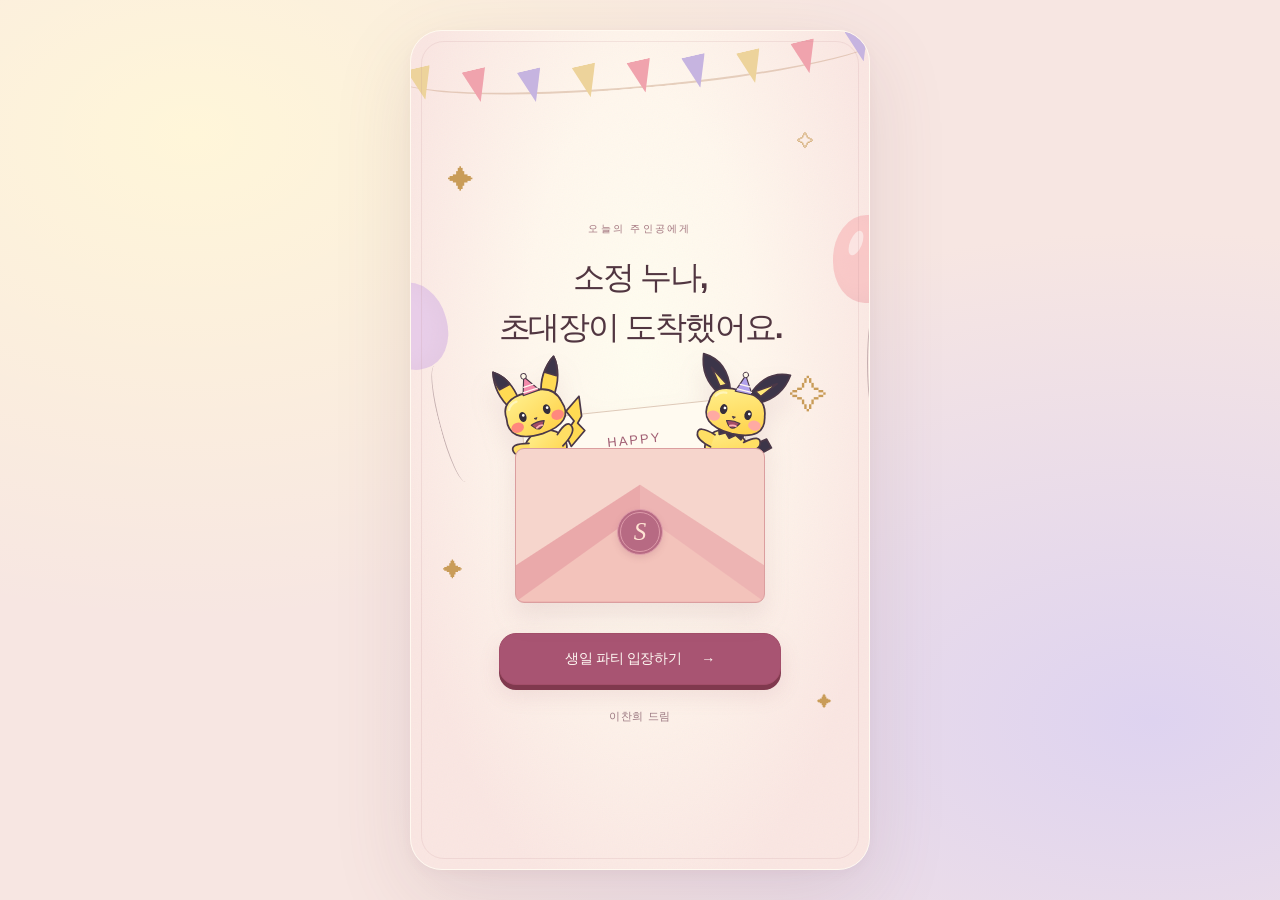
==== commit 19e20105: "Simplify birthday invitation and social preview wording" ====
--- a/index.html
+++ b/index.html
@@ -3,19 +3,19 @@
 <meta charset="utf-8"><meta name="viewport" content="width=device-width, initial-scale=1, viewport-fit=cover">
 <meta name="theme-color" content="#fae9e3"><meta name="color-scheme" content="light">
 <title>소정 누나 생일 축하드립니다! 🎂</title>
-<meta name="description" content="소정 누나를 위해 피카츄와 피츄가 준비한 작은 생일 파티. 큰절도 준비했습니다. — 이찬희 드림">
+<meta name="description" content="소정 누나 생일 축하드립니다! — 이찬희 드림">
 <meta property="og:type" content="website"><meta property="og:locale" content="ko_KR">
 <meta property="og:title" content="소정 누나 생일 축하드립니다! 🎂">
-<meta property="og:description" content="축하하러 왔습니다. 큰절도 준비했습니다 🙇 — 이찬희 드림">
+<meta property="og:description" content="소정 누나 생일 축하드립니다! — 이찬희 드림">
 <meta property="og:url" content="https://pollmap.github.io/sojeong-birthday-card-2026/">
-<meta property="og:image" content="https://pollmap.github.io/sojeong-birthday-card-2026/og-sojeong-party-v2.png">
+<meta property="og:image" content="https://pollmap.github.io/sojeong-birthday-card-2026/og-sojeong-party-v4.png">
 <meta property="og:image:width" content="1200"><meta property="og:image:height" content="630">
 <meta property="og:image:alt" content="소정 누나 생일 축하드립니다! 파티 모자를 쓴 피카츄와 피츄, 딸기 생크림 케이크. 이찬희 드림">
 <meta name="twitter:card" content="summary_large_image"><meta name="twitter:title" content="소정 누나 생일 축하드립니다! 🎂">
-<meta name="twitter:description" content="축하하러 왔습니다. 큰절도 준비했습니다 🙇 — 이찬희 드림">
-<meta name="twitter:image" content="https://pollmap.github.io/sojeong-birthday-card-2026/og-sojeong-party-v2.png">
+<meta name="twitter:description" content="소정 누나 생일 축하드립니다! — 이찬희 드림">
+<meta name="twitter:image" content="https://pollmap.github.io/sojeong-birthday-card-2026/og-sojeong-party-v4.png">
 <link rel="canonical" href="https://pollmap.github.io/sojeong-birthday-card-2026/">
-<link rel="stylesheet" href="party.css?v=2"><script src="card.js?v=2" defer></script>
+<link rel="stylesheet" href="party.css?v=2"><script src="card.js?v=4" defer></script>
 </head><body>
 <main class="card" id="card" data-state="closed" aria-label="소정 누나 생일 카드">
   <div class="paper-grain" aria-hidden="true"></div>
@@ -26,7 +26,6 @@
     <p class="eyebrow">오늘의 주인공에게</p>
     <h1 id="invite-title">소정 누나,<br>초대장이 도착했어요.</h1>
     <div class="envelope" aria-hidden="true"><div class="letter"><span>HAPPY</span><strong>BIRTHDAY</strong><span class="letter-heart">♥</span></div><div class="envelope-front"></div><div class="seal">S</div><img class="peek peek-pika" src="assets/pika-party.svg" alt=""><img class="peek peek-pichu" src="assets/pichu-party.svg" alt=""></div>
-    <p class="invite-note">축하하러 왔습니다.<br>큰절도 준비했습니다.</p>
     <button class="primary enter" id="enter" type="button">생일 파티 입장하기 <span aria-hidden="true">→</span></button>
     <p class="from">이찬희 드림</p>
   </section>
